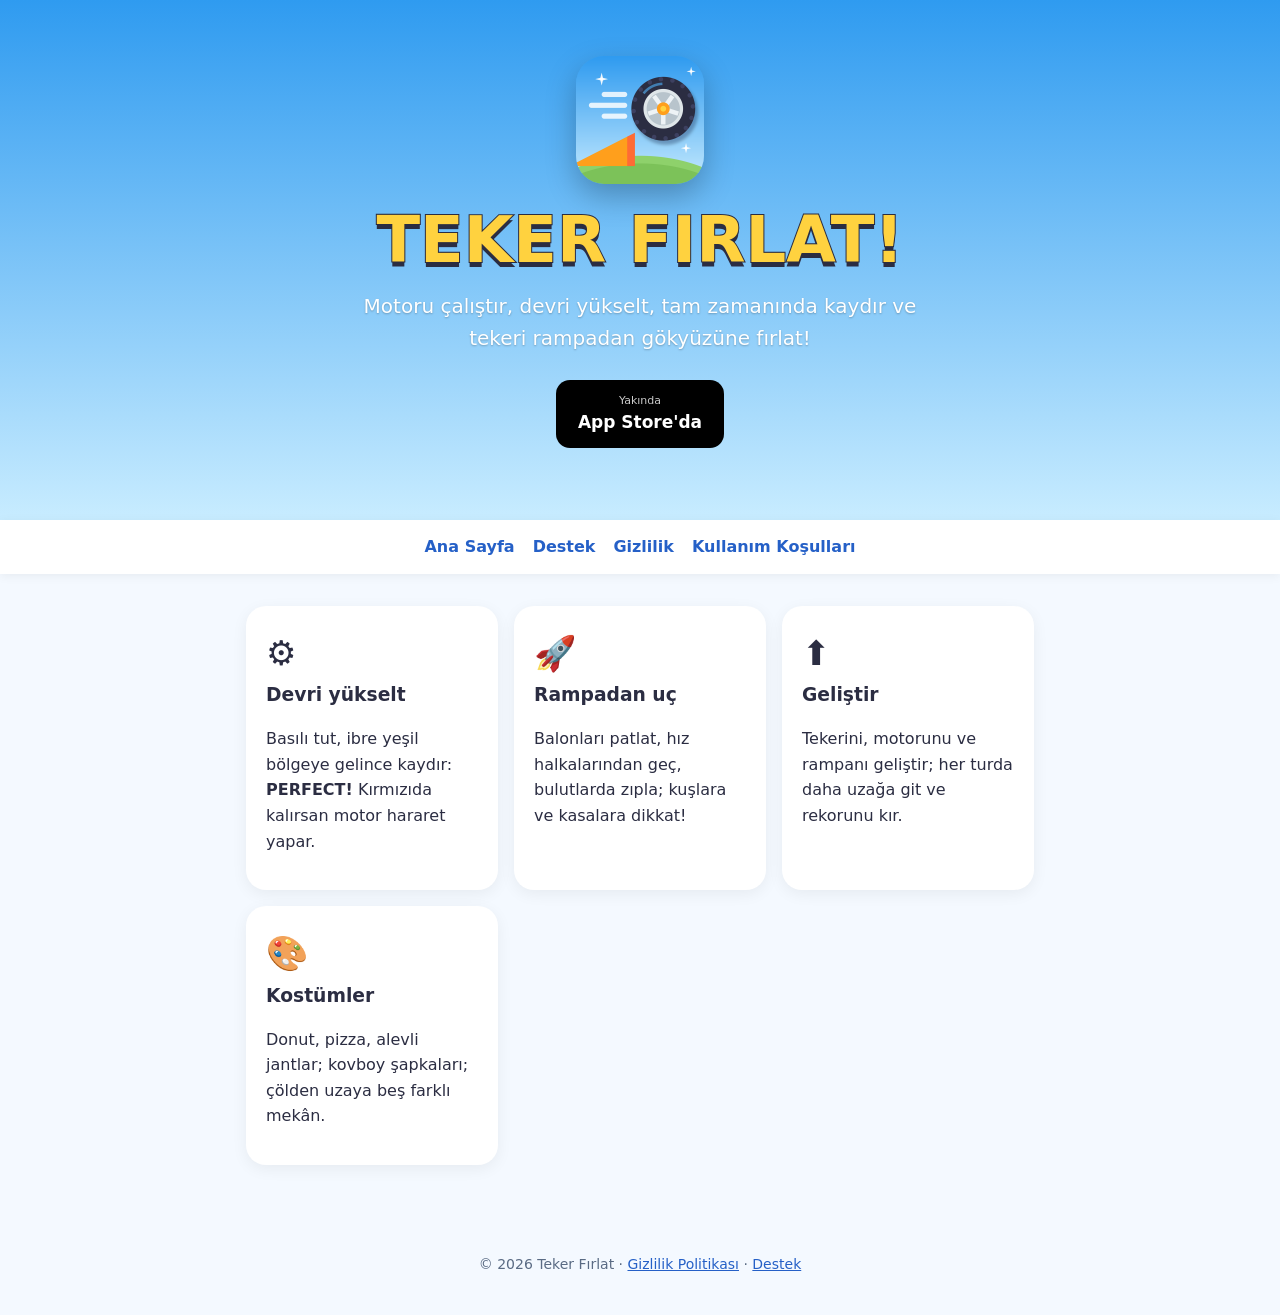
==== index.html @ 5cac697d "Add files via upload" ====
<!doctype html>
<html lang="tr">
  <head>
    <meta charset="UTF-8" />
    <meta name="viewport" content="width=device-width, initial-scale=1" />
    <title>Teker Fırlat — Motoru çalıştır, tekeri fırlat!</title>
    <meta name="description" content="Teker Fırlat: devri yükselt, tam zamanında fırlat, rampadan uç! Ücretsiz hyper-casual 3D mobil oyun." />
    <meta property="og:title" content="Teker Fırlat" />
    <meta property="og:description" content="Motoru çalıştır, devri yükselt, tekeri rampadan uçur!" />
    <meta property="og:image" content="assets/icon-512.png" />
    <!-- App Store yayınlandıktan sonra Safari akıllı banner'ı için app-id'yi yazın -->
    <!-- <meta name="apple-itunes-app" content="app-id=0000000000" /> -->
    <link rel="icon" href="assets/favicon.png" />
    <link rel="apple-touch-icon" href="assets/apple-touch-icon.png" />
    <link rel="stylesheet" href="assets/site.css" />
  </head>
  <body>
    <header class="hero">
      <img class="icon" src="assets/icon-512.png" alt="Teker Fırlat uygulama ikonu" width="128" height="128" />
      <h1>TEKER FIRLAT!</h1>
      <p>Motoru çalıştır, devri yükselt, tam zamanında kaydır ve tekeri rampadan gökyüzüne fırlat!</p>
      <!-- Yayından sonra href'i App Store bağlantısıyla değiştirin -->
      <a class="badge" href="#" aria-label="App Store'dan indir"><small>Yakında</small>App Store'da</a>
    </header>

    <nav class="top">
      <a href="index.html">Ana Sayfa</a>
      <a href="support.html">Destek</a>
      <a href="privacy.html">Gizlilik</a>
      <a href="terms.html">Kullanım Koşulları</a>
    </nav>

    <main>
      <div class="grid">
        <div class="card">
          <div class="emoji">⚙️</div>
          <h3>Devri yükselt</h3>
          <p>Basılı tut, ibre yeşil bölgeye gelince kaydır: <b>PERFECT!</b> Kırmızıda kalırsan motor hararet yapar.</p>
        </div>
        <div class="card">
          <div class="emoji">🚀</div>
          <h3>Rampadan uç</h3>
          <p>Balonları patlat, hız halkalarından geç, bulutlarda zıpla; kuşlara ve kasalara dikkat!</p>
        </div>
        <div class="card">
          <div class="emoji">⬆️</div>
          <h3>Geliştir</h3>
          <p>Tekerini, motorunu ve rampanı geliştir; her turda daha uzağa git ve rekorunu kır.</p>
        </div>
        <div class="card">
          <div class="emoji">🎨</div>
          <h3>Kostümler</h3>
          <p>Donut, pizza, alevli jantlar; kovboy şapkaları; çölden uzaya beş farklı mekân.</p>
        </div>
      </div>
    </main>

    <footer>
      © 2026 Teker Fırlat · <a href="privacy.html">Gizlilik Politikası</a> · <a href="support.html">Destek</a>
    </footer>
  </body>
</html>
---- assets/site.css ----
:root {
  --sky1: #2f9bf0;
  --sky2: #c8ecff;
  --yellow: #ffd23f;
  --dark: #2b2d42;
  --text: #2b2d42;
  --muted: #5a6b84;
  --card: #ffffff;
  --bg: #f4f9ff;
  --link: #2560c7;
  --radius: 20px;
  font-family: ui-rounded, 'SF Pro Rounded', 'Nunito', system-ui, -apple-system, sans-serif;
}
@media (prefers-color-scheme: dark) {
  :root {
    --text: #eef2f8;
    --muted: #a9b4c6;
    --card: #1d2233;
    --bg: #12151f;
    --link: #8ab8ff;
  }
}
* {
  box-sizing: border-box;
}
body {
  margin: 0;
  background: var(--bg);
  color: var(--text);
  line-height: 1.6;
}
a {
  color: var(--link);
}
.hero {
  background: linear-gradient(var(--sky1), var(--sky2));
  color: #fff;
  text-align: center;
  padding: 56px 16px 72px;
}
.hero img.icon {
  width: 128px;
  height: 128px;
  border-radius: 28px;
  box-shadow: 0 12px 30px rgba(0, 0, 0, 0.25);
}
.hero h1 {
  font-size: clamp(40px, 9vw, 64px);
  margin: 16px 0 0;
  line-height: 1;
  color: var(--yellow);
  -webkit-text-stroke: 2px var(--dark);
  paint-order: stroke fill;
  text-shadow: 0 5px 0 var(--dark);
}
.hero p {
  font-size: 20px;
  max-width: 560px;
  margin: 18px auto 0;
  color: #fff;
  text-shadow: 0 1px 2px rgba(0, 0, 0, 0.25);
}
.badge {
  display: inline-block;
  margin-top: 26px;
  background: #000;
  color: #fff;
  text-decoration: none;
  padding: 12px 22px;
  border-radius: 14px;
  font-weight: 700;
  font-size: 17px;
}
.badge small {
  display: block;
  font-weight: 500;
  font-size: 11px;
  opacity: 0.8;
}
nav.top {
  display: flex;
  gap: 18px;
  justify-content: center;
  flex-wrap: wrap;
  padding: 14px 16px;
  background: var(--card);
  box-shadow: 0 2px 10px rgba(0, 0, 0, 0.06);
  position: sticky;
  top: 0;
}
nav.top a {
  text-decoration: none;
  font-weight: 700;
}
main {
  max-width: 820px;
  margin: 0 auto;
  padding: 32px 16px 64px;
}
.grid {
  display: grid;
  grid-template-columns: repeat(auto-fit, minmax(220px, 1fr));
  gap: 16px;
}
.card {
  background: var(--card);
  border-radius: var(--radius);
  padding: 20px;
  box-shadow: 0 4px 16px rgba(0, 0, 0, 0.06);
}
.card h3 {
  margin: 0 0 6px;
}
.card .emoji {
  font-size: 34px;
}
h1.page {
  margin: 0 0 4px;
}
.updated {
  color: var(--muted);
  font-size: 14px;
  margin-bottom: 28px;
}
h2 {
  margin-top: 36px;
}
details {
  background: var(--card);
  border-radius: 14px;
  padding: 14px 18px;
  margin: 10px 0;
  box-shadow: 0 2px 8px rgba(0, 0, 0, 0.05);
}
summary {
  font-weight: 700;
  cursor: pointer;
}
table {
  width: 100%;
  border-collapse: collapse;
  font-size: 15px;
}
th,
td {
  text-align: left;
  padding: 8px;
  border-bottom: 1px solid rgba(127, 127, 127, 0.25);
  vertical-align: top;
}
.lang-switch {
  float: right;
  font-size: 14px;
}
footer {
  text-align: center;
  color: var(--muted);
  font-size: 14px;
  padding: 24px 16px 40px;
}
.todo {
  background: #fff3b0;
  color: #5a3d00;
  padding: 0 4px;
  border-radius: 4px;
}
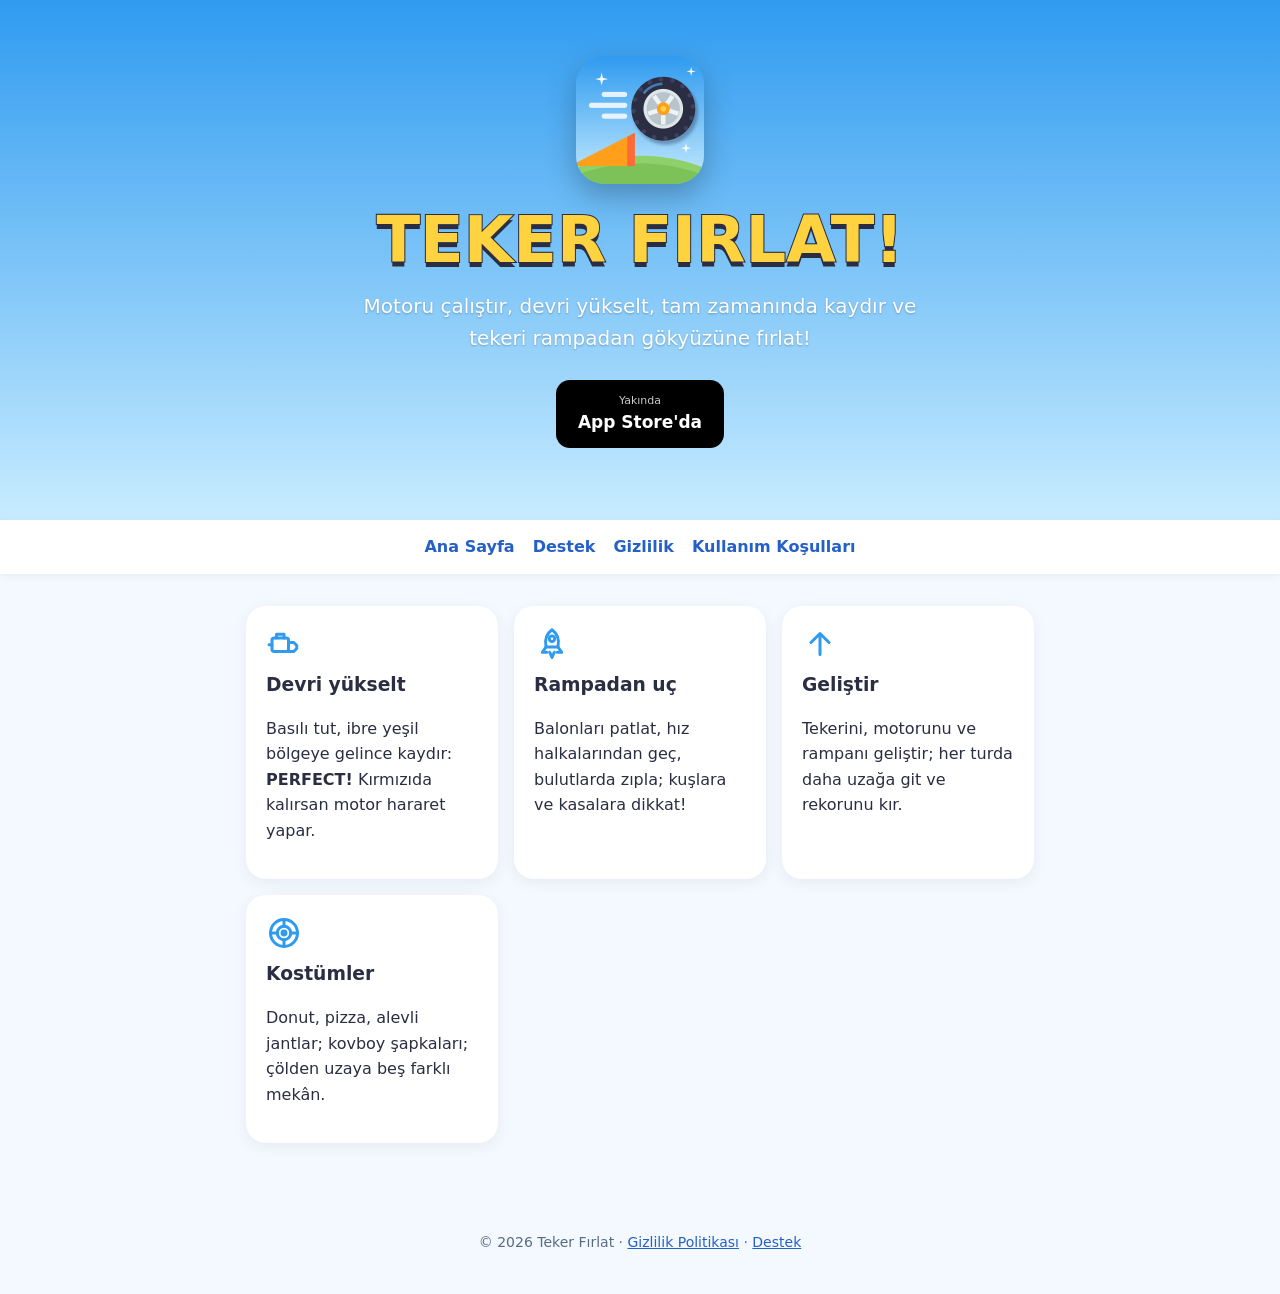
==== commit 40f637fe: "Add files via upload" ====
--- a/index.html
+++ b/index.html
@@ -7,7 +7,9 @@
     <meta name="description" content="Teker Fırlat: devri yükselt, tam zamanında fırlat, rampadan uç! Ücretsiz hyper-casual 3D mobil oyun." />
     <meta property="og:title" content="Teker Fırlat" />
     <meta property="og:description" content="Motoru çalıştır, devri yükselt, tekeri rampadan uçur!" />
-    <meta property="og:image" content="assets/icon-512.png" />
+    <meta property="og:image" content="https://simm194512-glitch.github.io/spinwheel/assets/icon-512.png" />
+    <meta property="og:url" content="https://simm194512-glitch.github.io/spinwheel/" />
+    <link rel="canonical" href="https://simm194512-glitch.github.io/spinwheel/" />
     <!-- App Store yayınlandıktan sonra Safari akıllı banner'ı için app-id'yi yazın -->
     <!-- <meta name="apple-itunes-app" content="app-id=0000000000" /> -->
     <link rel="icon" href="assets/favicon.png" />
@@ -33,22 +35,22 @@
     <main>
       <div class="grid">
         <div class="card">
-          <div class="emoji">⚙️</div>
+          <div class="icon"><svg class="ico" viewBox="0 0 24 24" aria-hidden="true" fill="none" stroke="currentColor" stroke-width="2" stroke-linecap="round" stroke-linejoin="round"><rect x="4" y="8" width="11" height="9" rx="1.5"/><path d="M15 11h3.5l2 2v2l-2 2H15M7 8V5.5h5V8M4 12.5H2"/></svg></div>
           <h3>Devri yükselt</h3>
           <p>Basılı tut, ibre yeşil bölgeye gelince kaydır: <b>PERFECT!</b> Kırmızıda kalırsan motor hararet yapar.</p>
         </div>
         <div class="card">
-          <div class="emoji">🚀</div>
+          <div class="icon"><svg class="ico" viewBox="0 0 24 24" aria-hidden="true" fill="none" stroke="currentColor" stroke-width="2" stroke-linecap="round" stroke-linejoin="round"><path d="M12 2.5c3.5 2.5 5 6.5 4 11.5H8c-1-5 .5-9 4-11.5z"/><circle cx="12" cy="8.5" r="1.8"/><path d="M8 14l-2.5 3.5H8.5M16 14l2.5 3.5h-3M10.5 17.5l1.5 3.5 1.5-3.5"/></svg></div>
           <h3>Rampadan uç</h3>
           <p>Balonları patlat, hız halkalarından geç, bulutlarda zıpla; kuşlara ve kasalara dikkat!</p>
         </div>
         <div class="card">
-          <div class="emoji">⬆️</div>
+          <div class="icon"><svg class="ico" viewBox="0 0 24 24" aria-hidden="true" fill="none" stroke="currentColor" stroke-width="2" stroke-linecap="round" stroke-linejoin="round"><path d="M12 19V6M6 11l6-6 6 6"/></svg></div>
           <h3>Geliştir</h3>
           <p>Tekerini, motorunu ve rampanı geliştir; her turda daha uzağa git ve rekorunu kır.</p>
         </div>
         <div class="card">
-          <div class="emoji">🎨</div>
+          <div class="icon"><svg class="ico" viewBox="0 0 24 24" aria-hidden="true" fill="none" stroke="currentColor" stroke-width="2" stroke-linecap="round" stroke-linejoin="round"><circle cx="12" cy="12" r="9"/><circle cx="12" cy="12" r="4.5"/><circle cx="12" cy="12" r="1.3" fill="currentColor"/><path d="M12 7.5V3M12 21v-4.5M7.5 12H3M21 12h-4.5"/></svg></div>
           <h3>Kostümler</h3>
           <p>Donut, pizza, alevli jantlar; kovboy şapkaları; çölden uzaya beş farklı mekân.</p>
         </div>
--- a/assets/site.css
+++ b/assets/site.css
@@ -111,8 +111,12 @@
 .card h3 {
   margin: 0 0 6px;
 }
-.card .emoji {
-  font-size: 34px;
+.card .icon {
+  color: var(--sky1);
+}
+.card .icon .ico {
+  width: 36px;
+  height: 36px;
 }
 h1.page {
   margin: 0 0 4px;
@@ -158,9 +162,3 @@
   font-size: 14px;
   padding: 24px 16px 40px;
 }
-.todo {
-  background: #fff3b0;
-  color: #5a3d00;
-  padding: 0 4px;
-  border-radius: 4px;
-}
